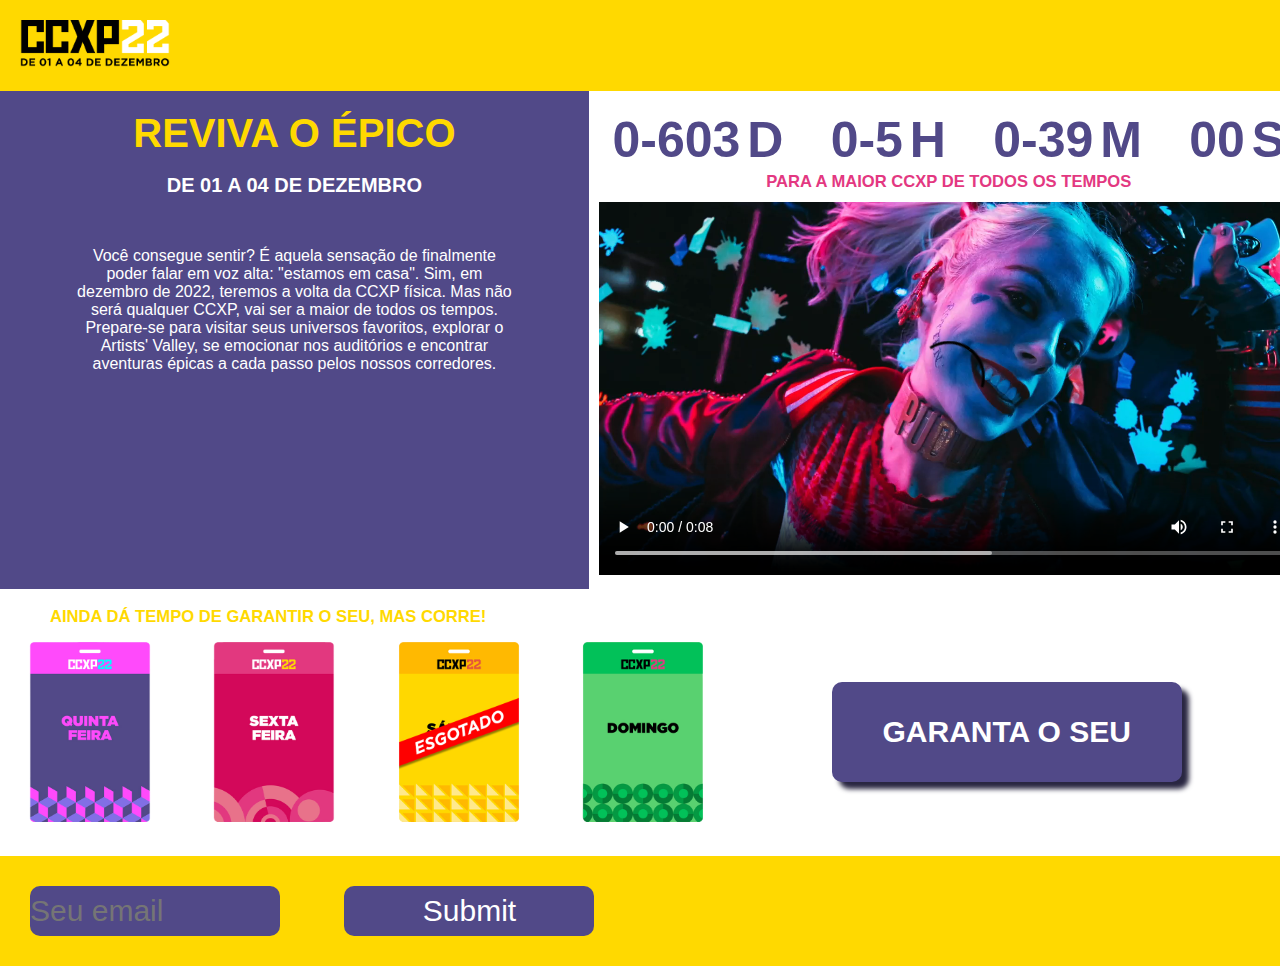
==== index.html @ 74c886d2 "Cópia" ====
<!DOCTYPE html>
<html lang="pt-br">
<head>
    <meta charset="UTF-8">
    <meta name="viewport" content="width=device-width, initial-scale=1.0">
    <link rel="stylesheet" href="style.css">
    <title>Desafio CCXP22</title>
</head>
<body>
    <header>
        <img onmouseover="TitleWithShadow('#logo')" onmouseout="TitleWithShadow('#logo')" 
         id="logo" width="150" src="logoCCXP.svg" alt="Error!"
        >
    </header>
    <section>
        <div id="tituloInformativo">
            <h1> REVIVA O ÉPICO </h1> <br>
            <h5> DE 01 A 04 DE DEZEMBRO </h5>
            <p>
                Você consegue sentir? É aquela sensação de finalmente <br>
                poder falar em voz alta: "estamos em casa". Sim, em <br>
                dezembro de 2022, teremos a volta da CCXP física. Mas não <br> 
                será qualquer CCXP, vai ser a maior de todos os tempos. <br>
                Prepare-se para visitar seus universos favoritos, explorar o <br>
                Artists' Valley, se emocionar nos auditórios e encontrar <br>
                aventuras épicas a cada passo pelos nossos corredores.
            </p>
        </div>
        <div id="interacao">
            <div id="timer">
                <div>
                    <h1 id="dia"> 00 </h1>
                    <h1> D </h1>
                </div>
                <div>
                    <h1 id="hora"> 00 </h1>
                    <h1> H </h1>
                </div>
                <div>
                    <h1 id="minuto"> 00 </h1>
                    <h1> M </h1>
                </div>
                <div>
                    <h1 id="segundo"> 00 </h1>
                    <h1> S </h1>
                </div>    
            </div>
            <div id="textoTimer">
                <h5> PARA A MAIOR CCXP DE TODOS OS TEMPOS </h5>
            </div>
            <div id="secaoVideo">
                <video id="video" controls loop width="700"><source src="Arlequina.mp4" type="video/mp4"></video>
            </div>
        </div>
    </section>
    <div id="textoIngressos">
        <h5> AINDA DÁ TEMPO DE GARANTIR O SEU, MAS CORRE! </h5>
    </div>
    <footer id="ingressos">
        <div id="img">
            <img class="cardsIngressos" width="180" src="quinta.svg" 
             onclick="selectCard('#quinta')"
             onmouseover="highLightCard('#quinta')" 
             onmouseout="highLightCard('#quinta')" 
             id="quinta" alt="Error!"
            >
            <img class="cardsIngressos" width="180" src="sexta.svg" 
             onclick="selectCard('#sexta')"
             onmouseover="highLightCard('#sexta')" 
             onmouseout="highLightCard('#sexta')" 
             id="sexta" alt="Error!"
            >
            <img class="cardsIngressos" width="180" src="sabado.svg" 
             onclick="selectCard('#sabado')"
             onmouseover="highLightCard('#sabado')" 
             onmouseout="highLightCard('#sabado')" 
             id="sabado" alt="Error!"
            >
            <img class="cardsIngressos" width="180" src="domingo.svg" 
             onclick="selectCard('#domingo')"
             onmouseover="highLightCard('#domingo')" 
             onmouseout="highLightCard('#domingo')" clea
             id="domingo" alt="Error!"
            >
        </div>
        <div>
            <button onclick="showSelectedCards()" id="botao">GARANTA O SEU</button>
        </div>
    </footer>

    <div id="form">
        <form action="https://www.google.com">
            <input type="email" placeholder="Seu email" required>
            <input type="submit">
        </form>
    </div>
   
    <script src="countDown.js"></script>
    <script src="main.js"></script>
</body>
</html>
---- style.css ----
* {
    margin: 0px;
    padding: 0px;
}

body {
    font-family: Verdana, Geneva, Tahoma, sans-serif;
    color: #ffffff;
}

header {
    background-color: #FFD900;
}

#logo {
    padding: 20px;
}

#tituloInformativo {
    background-color: #514988;
    text-align: center;
    padding: 20px;
}

#tituloInformativo h1 {
    font-size: 40px;
    color: #FFD900;
}

#tituloInformativo h5 {
    font-size: 20px;
    margin-bottom: 50px;
}

section {
    display: grid;
    grid-auto-flow: column;
    grid-template-columns: 46%;
}

#timer {
    color: #514988;
    display: flex;
    justify-content: space-around;
    font-size: 25px;
    margin-top: 20px;
}

#textoTimer {
    color: #E33881;
    text-align: center;
    font-size: 20px;
}

#timer h1, h5 {
    display: inline-block;
}

#secaoVideo {
    padding: 10px;
}

#textoIngressos {
    color: #FFD900;
    font-size: 20px;
    margin: 15px 0px 15px 50px;
}

footer {
    display: grid;
    grid-auto-flow: column;
}

#img {
    margin-bottom: 30px;
}

#botao {
    margin-top: 40px;
    height: 100px;
    width: 350px;
    background-color: #514988;
    color: #ffffff;
    border-radius: 10px;
    border: none;
    font-size: 30px;
    font-weight: 700;
    box-shadow: 7px 7px 5px #292641;
}

#botao:hover {
    cursor: pointer;
    color: #FFD900;
    transform: translateY(-7px);
    transition-duration: 0.5s;
}

#form {
    background-color: #FFD900;
}

input {
    background-color: #514988;
    border-radius: 10px;
    color: #ffffff;
    border: 0px;
    margin: 30px;
    width: 250px;
    height: 50px;
    font-size: 30px;
}

.cardHighLight {
    box-shadow: 10px 10px 10px 10px gray;
}

.cardSelected {
    border: 5px solid green;
}

.shadowInTitle {
    box-shadow: 3px 3px 7px red;
}
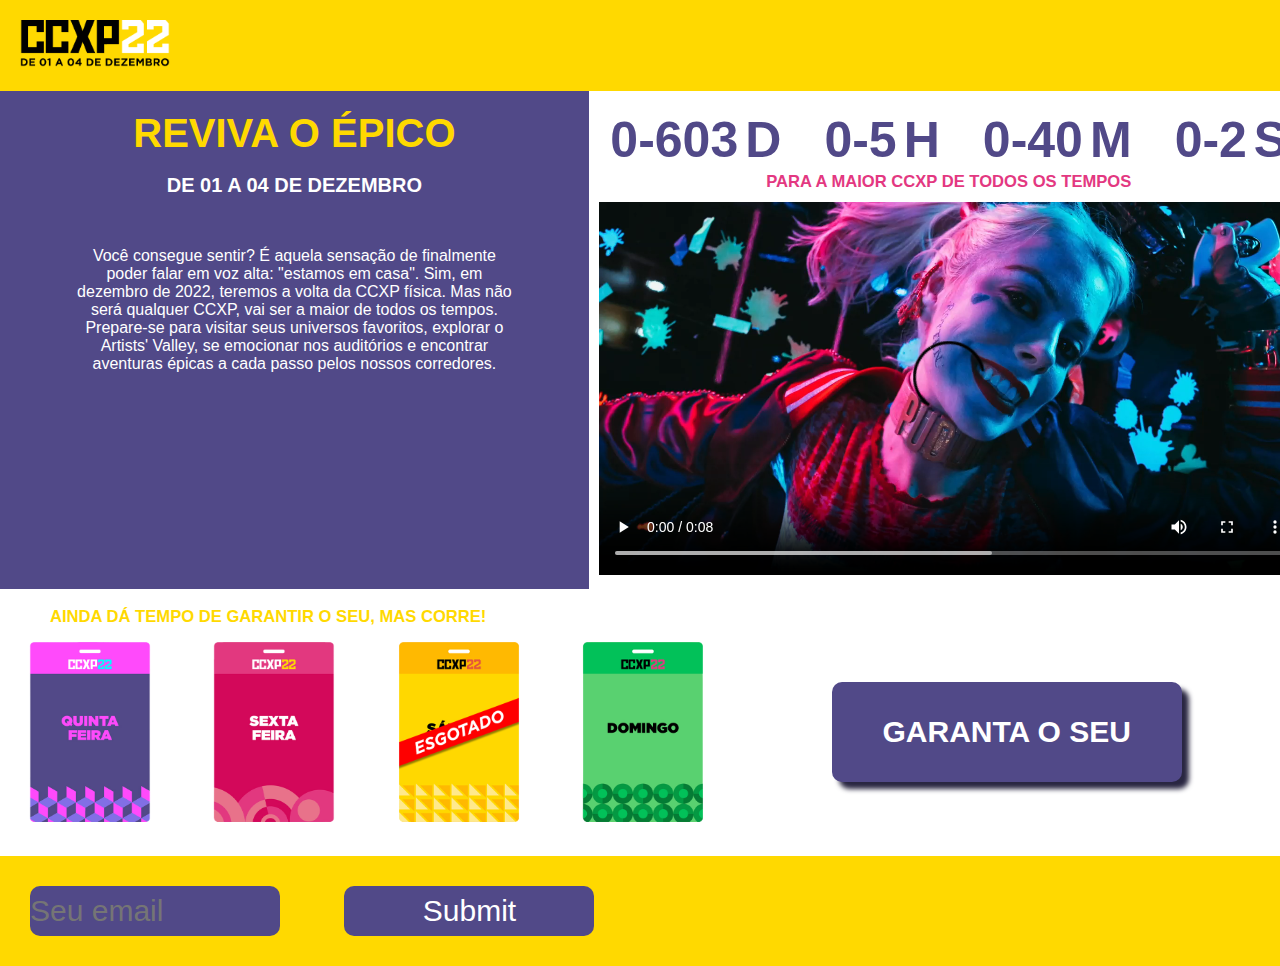
==== commit 86d7942d: "Tittle alterado para teste" ====
--- a/index.html
+++ b/index.html
@@ -4,7 +4,7 @@
     <meta charset="UTF-8">
     <meta name="viewport" content="width=device-width, initial-scale=1.0">
     <link rel="stylesheet" href="style.css">
-    <title>Desafio CCXP22</title>
+    <title>Evento CCXP22</title>
 </head>
 <body>
     <header>
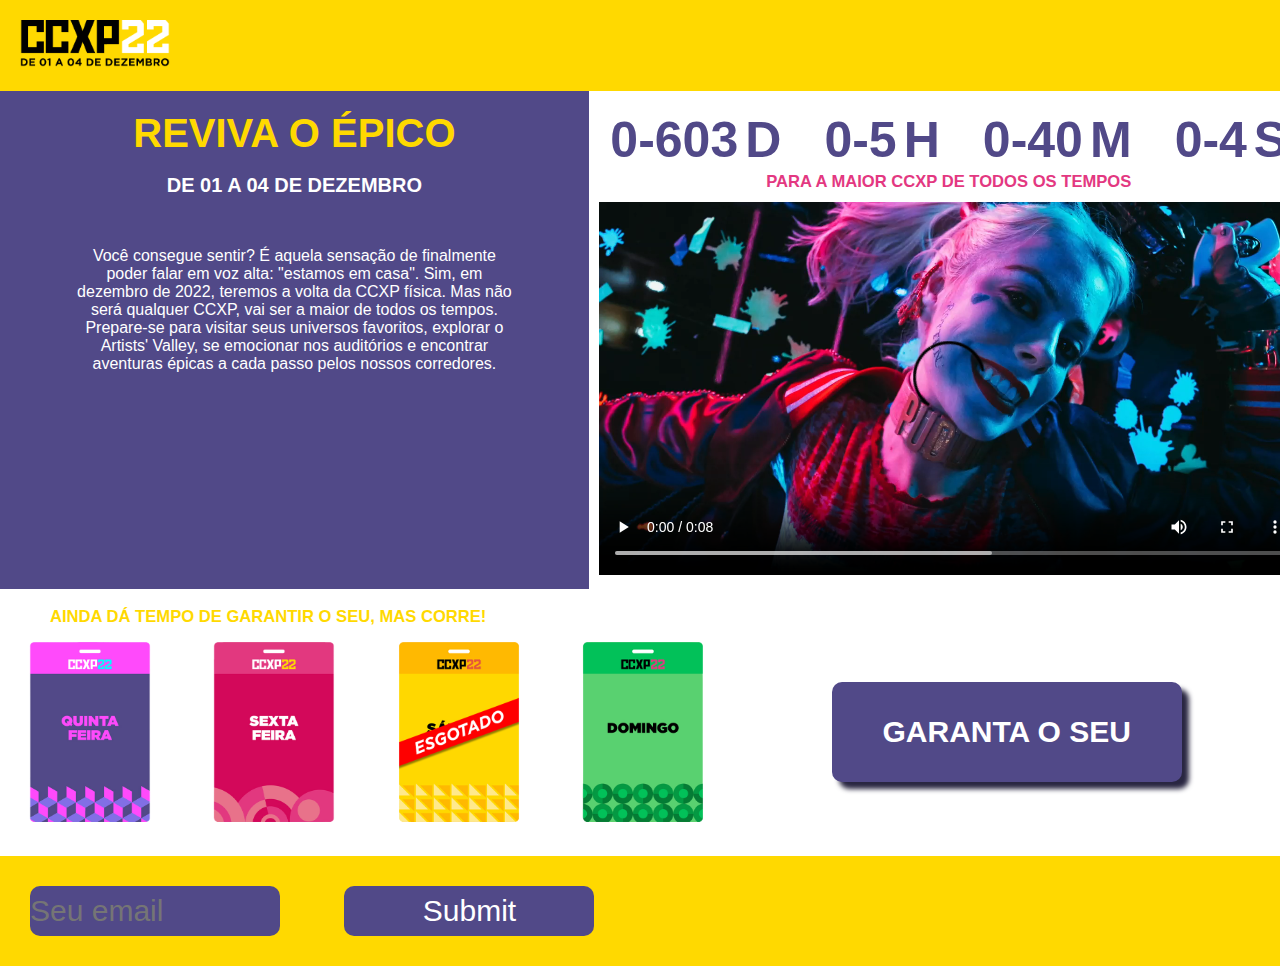
==== commit 5f8e93ff: "Style do logo alterado" ====
--- a/index.html
+++ b/index.html
@@ -8,7 +8,7 @@
 </head>
 <body>
     <header>
-        <img onmouseover="TitleWithShadow('#logo')" onmouseout="TitleWithShadow('#logo')" 
+        <img onmouseover="logoWithShadow('#logo')" onmouseout="logoWithShadow('#logo')" 
          id="logo" width="150" src="logoCCXP.svg" alt="Error!"
         >
     </header>
--- a/style.css
+++ b/style.css
@@ -118,7 +118,7 @@
     border: 5px solid green;
 }
 
-.shadowInTitle {
-    box-shadow: 3px 3px 7px red;
+.shadowInLogo {
+    box-shadow: 5px 5px 7px #514988;
 }
 
